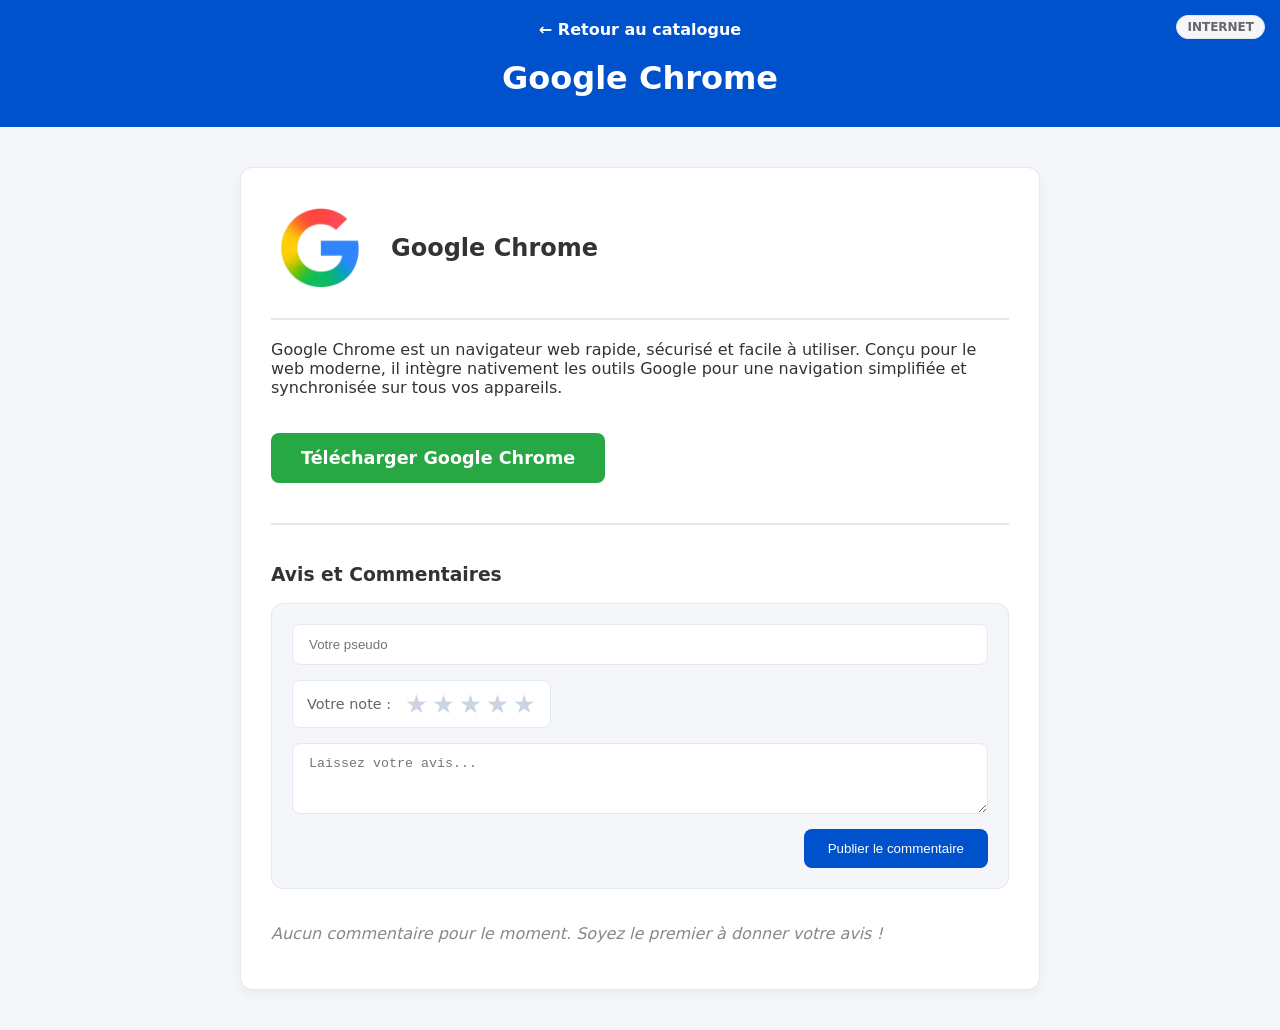
==== Chrome.html @ 0b099f34 "Add files via upload" ====
<!DOCTYPE html>
<html lang="fr">
<head>
    <meta charset="UTF-8">
    <title>Google Chrome - ProApp</title>
    <link rel="stylesheet" href="style.css">
</head>
<body>

    <header>
        <a href="index.html" class="back-btn">← Retour au catalogue</a>
        <h1>Google Chrome</h1>
    </header>

    <main>
        <div class="app-header">
            <img src="chrome.png" alt="Logo Google Chrome">
            <div>
                <h2>Google Chrome</h2>
                <span class="badge">Internet</span>
            </div>
        </div>

        <p>Google Chrome est un navigateur web rapide, sécurisé et facile à utiliser. Conçu pour le web moderne, il intègre nativement les outils Google pour une navigation simplifiée et synchronisée sur tous vos appareils.</p>
        
        <a href="https://www.google.com/intl/fr_fr/chrome/" target="_blank" class="download-btn">Télécharger Google Chrome</a>

        <!-- Zone où les commentaires vont s'injecter automatiquement -->
        <div id="commentZone"></div>
    </main>

    <script src="comments.js"></script>
</body>
</html>
---- style.css ----
:root {
    --primary-color: #0052cc;
    --primary-hover: #0041a3;
    --success-color: #28a745;
    --success-hover: #218838;
    --bg-color: #f4f6f9;
    --card-bg: #ffffff;
    --text-color: #333333;
    --text-secondary: #666666;
    --border-color: #e2e8f0;
    --shadow: 0 4px 12px rgba(0, 0, 0, 0.05);
}

body.dark-mode {
    --bg-color: #121214;
    --card-bg: #1a1a1e;
    --text-color: #f1f5f9;
    --text-secondary: #94a3b8;
    --border-color: #2d2d34;
    --shadow: 0 4px 12px rgba(0, 0, 0, 0.3);
}

* {
    box-sizing: border-box;
    transition: background-color 0.3s ease, color 0.3s ease, border-color 0.3s ease, box-shadow 0.3s ease;
}

body {
    font-family: 'Segoe UI', system-ui, -apple-system, sans-serif;
    background-color: var(--bg-color);
    margin: 0;
    padding: 0;
    color: var(--text-color);
}

header {
    background-color: #0052cc;
    color: white;
    padding: 20px;
    text-align: center;
    position: relative;
}

header h1 {
    margin: 10px 0;
}

.back-btn {
    color: white;
    text-decoration: none;
    font-weight: bold;
    display: inline-block;
    margin-bottom: 10px;
}

.back-btn:hover {
    text-decoration: underline;
}

.theme-toggle {
    position: absolute;
    top: 20px;
    right: 20px;
    background: rgba(255, 255, 255, 0.2);
    color: white;
    border: none;
    padding: 8px 16px;
    border-radius: 20px;
    cursor: pointer;
    font-weight: 600;
}

.theme-toggle:hover {
    background: rgba(255, 255, 255, 0.3);
}

.search-bar {
    width: 100%;
    max-width: 500px;
    padding: 12px 20px;
    border: none;
    border-radius: 25px;
    font-size: 1rem;
    margin-top: 10px;
    outline: none;
}

main {
    max-width: 800px;
    margin: 40px auto;
    background: var(--card-bg);
    padding: 30px;
    border-radius: 12px;
    box-shadow: var(--shadow);
    border: 1px solid var(--border-color);
}

.app-header {
    display: flex;
    align-items: center;
    gap: 20px;
    border-bottom: 2px solid var(--border-color);
    padding-bottom: 20px;
    margin-bottom: 20px;
}

.app-header img {
    width: 100px;
    height: 100px;
    object-fit: contain;
}

.download-btn {
    display: inline-block;
    background-color: var(--success-color);
    color: white;
    text-decoration: none;
    padding: 15px 30px;
    border-radius: 8px;
    font-weight: bold;
    font-size: 1.1rem;
    margin-top: 20px;
    transition: background-color 0.2s ease, transform 0.1s ease;
}

.download-btn:hover {
    background-color: var(--success-hover);
}

body > div[style*="display: flex"] {
    display: flex !important;
    max-width: 1200px;
    margin: 30px auto;
    padding: 0 20px;
    gap: 30px;
}

.sidebar {
    width: 250px;
    background: var(--card-bg);
    padding: 20px;
    border-radius: 12px;
    box-shadow: var(--shadow);
    border: 1px solid var(--border-color);
    height: fit-content;
}

.sidebar ul {
    list-style: none;
    padding: 0;
    margin: 0;
    display: flex;
    flex-direction: column;
    gap: 8px;
}

.filter-btn {
    width: 100%;
    text-align: left;
    background: var(--bg-color);
    border: 1px solid var(--border-color);
    color: var(--text-color);
    padding: 10px 14px;
    border-radius: 8px;
    cursor: pointer;
    font-weight: 500;
    font-size: 0.9rem;
}

.filter-btn.active {
    background: var(--primary-color);
    color: white;
    border-color: var(--primary-color);
}

.content-grid {
    flex-grow: 1;
    display: grid;
    grid-template-columns: repeat(auto-fill, minmax(280px, 1fr));
    gap: 20px;
}

article {
    background: var(--card-bg);
    border: 1px solid var(--border-color);
    border-radius: 12px;
    padding: 20px;
    box-shadow: var(--shadow);
    display: flex;
    flex-direction: column;
    gap: 12px;
    position: relative;
}

article img {
    width: 60px;
    height: 60px;
    object-fit: contain;
}

.badge {
    position: absolute;
    top: 15px;
    right: 15px;
    background: var(--bg-color);
    color: var(--text-secondary);
    padding: 4px 10px;
    border-radius: 20px;
    font-size: 0.75rem;
    font-weight: 600;
    text-transform: uppercase;
    border: 1px solid var(--border-color);
}

article a {
    display: block;
    text-align: center;
    background: var(--primary-color);
    color: white;
    text-decoration: none;
    padding: 10px;
    border-radius: 8px;
    font-weight: 600;
    margin-top: auto;
}

/* Styles Commentaires */
.comment-form {
    background: var(--bg-color);
    border: 1px solid var(--border-color);
    border-radius: 12px;
    padding: 20px;
    display: flex;
    flex-direction: column;
    gap: 15px;
    margin-bottom: 35px;
}

.comment-input-pseudo, .comment-input-text {
    width: 100%;
    background-color: var(--card-bg);
    border: 1px solid var(--border-color);
    color: var(--text-color);
    padding: 12px 16px;
    border-radius: 8px;
    outline: none;
}

.rating-selection {
    display: flex;
    flex-direction: row-reverse;
    justify-content: flex-end;
    align-items: center;
    gap: 4px;
    background: var(--card-bg);
    padding: 8px 14px;
    border-radius: 8px;
    border: 1px solid var(--border-color);
    align-self: flex-start;
}

.rating-selection input[type="radio"] {
    position: absolute;
    opacity: 0;
}

.rating-selection .rating-title {
    color: var(--text-secondary);
    font-size: 0.9rem;
    margin-right: 10px;
    order: 1;
}

.rating-selection label {
    font-size: 1.6rem;
    color: #cbd5e1;
    cursor: pointer;
}

.rating-selection input[type="radio"]:checked ~ label,
.rating-selection label:hover,
.rating-selection label:hover ~ label {
    color: #ffb703;
}

.comment-submit-btn {
    background-color: var(--primary-color);
    color: white;
    border: none;
    padding: 12px 24px;
    border-radius: 8px;
    cursor: pointer;
    align-self: flex-end;
}

.single-comment {
    background: var(--card-bg);
    border: 1px solid var(--border-color);
    border-radius: 12px;
    padding: 18px;
    margin-bottom: 15px;
}

.comment-flex {
    display: flex;
    gap: 16px;
}

.user-avatar {
    width: 44px;
    height: 44px;
    border-radius: 10px;
    display: flex;
    align-items: center;
    justify-content: center;
    font-weight: 700;
    color: white;
    text-transform: uppercase;
}

.stars-display {
    color: #ffb703;
    margin-bottom: 8px;
}

.delete-comment-btn {
    background: var(--bg-color);
    border: 1px solid var(--border-color);
    cursor: pointer;
    padding: 6px 10px;
    border-radius: 6px;
}
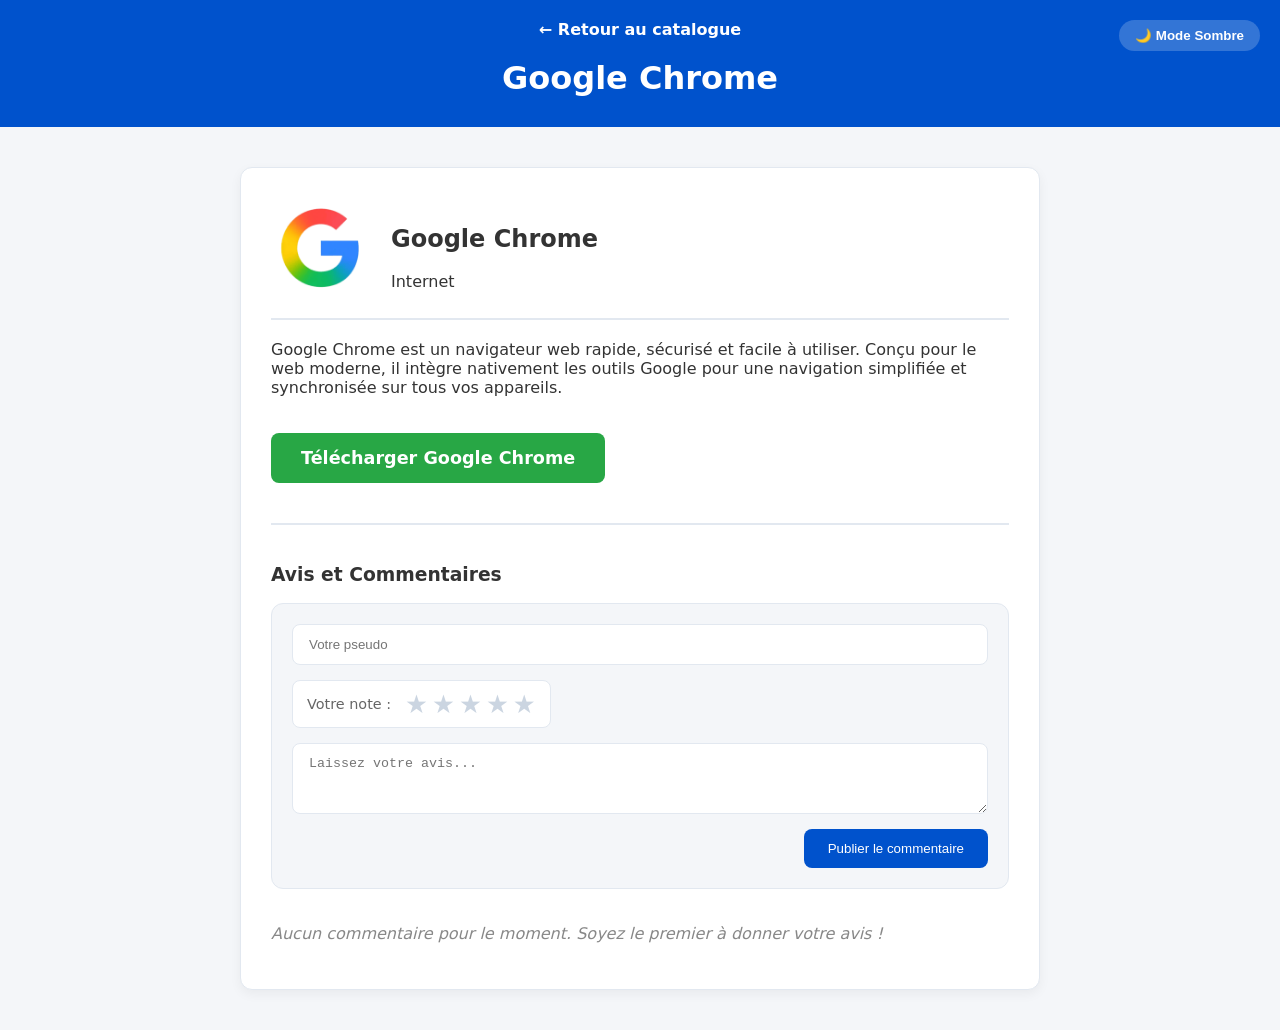
==== commit 44089be2: "Chrome.html" ====
--- a/Chrome.html
+++ b/Chrome.html
@@ -9,6 +9,7 @@
 
     <header>
         <a href="index.html" class="back-btn">← Retour au catalogue</a>
+        <button class="theme-toggle" id="themeBtn" style="position: absolute; top: 20px; right: 20px;">🌙 Mode Sombre</button>
         <h1>Google Chrome</h1>
     </header>
 
@@ -31,4 +32,4 @@
 
     <script src="comments.js"></script>
 </body>
-</html>+</html>
--- a/style.css
+++ b/style.css
@@ -196,6 +196,8 @@
     width: 60px;
     height: 60px;
     object-fit: contain;
+    mix-blend-mode: multiply; /* Rend le fond blanc transparent */
+}
 }
 
 .badge {
@@ -329,4 +331,4 @@
     cursor: pointer;
     padding: 6px 10px;
     border-radius: 6px;
-}+}
